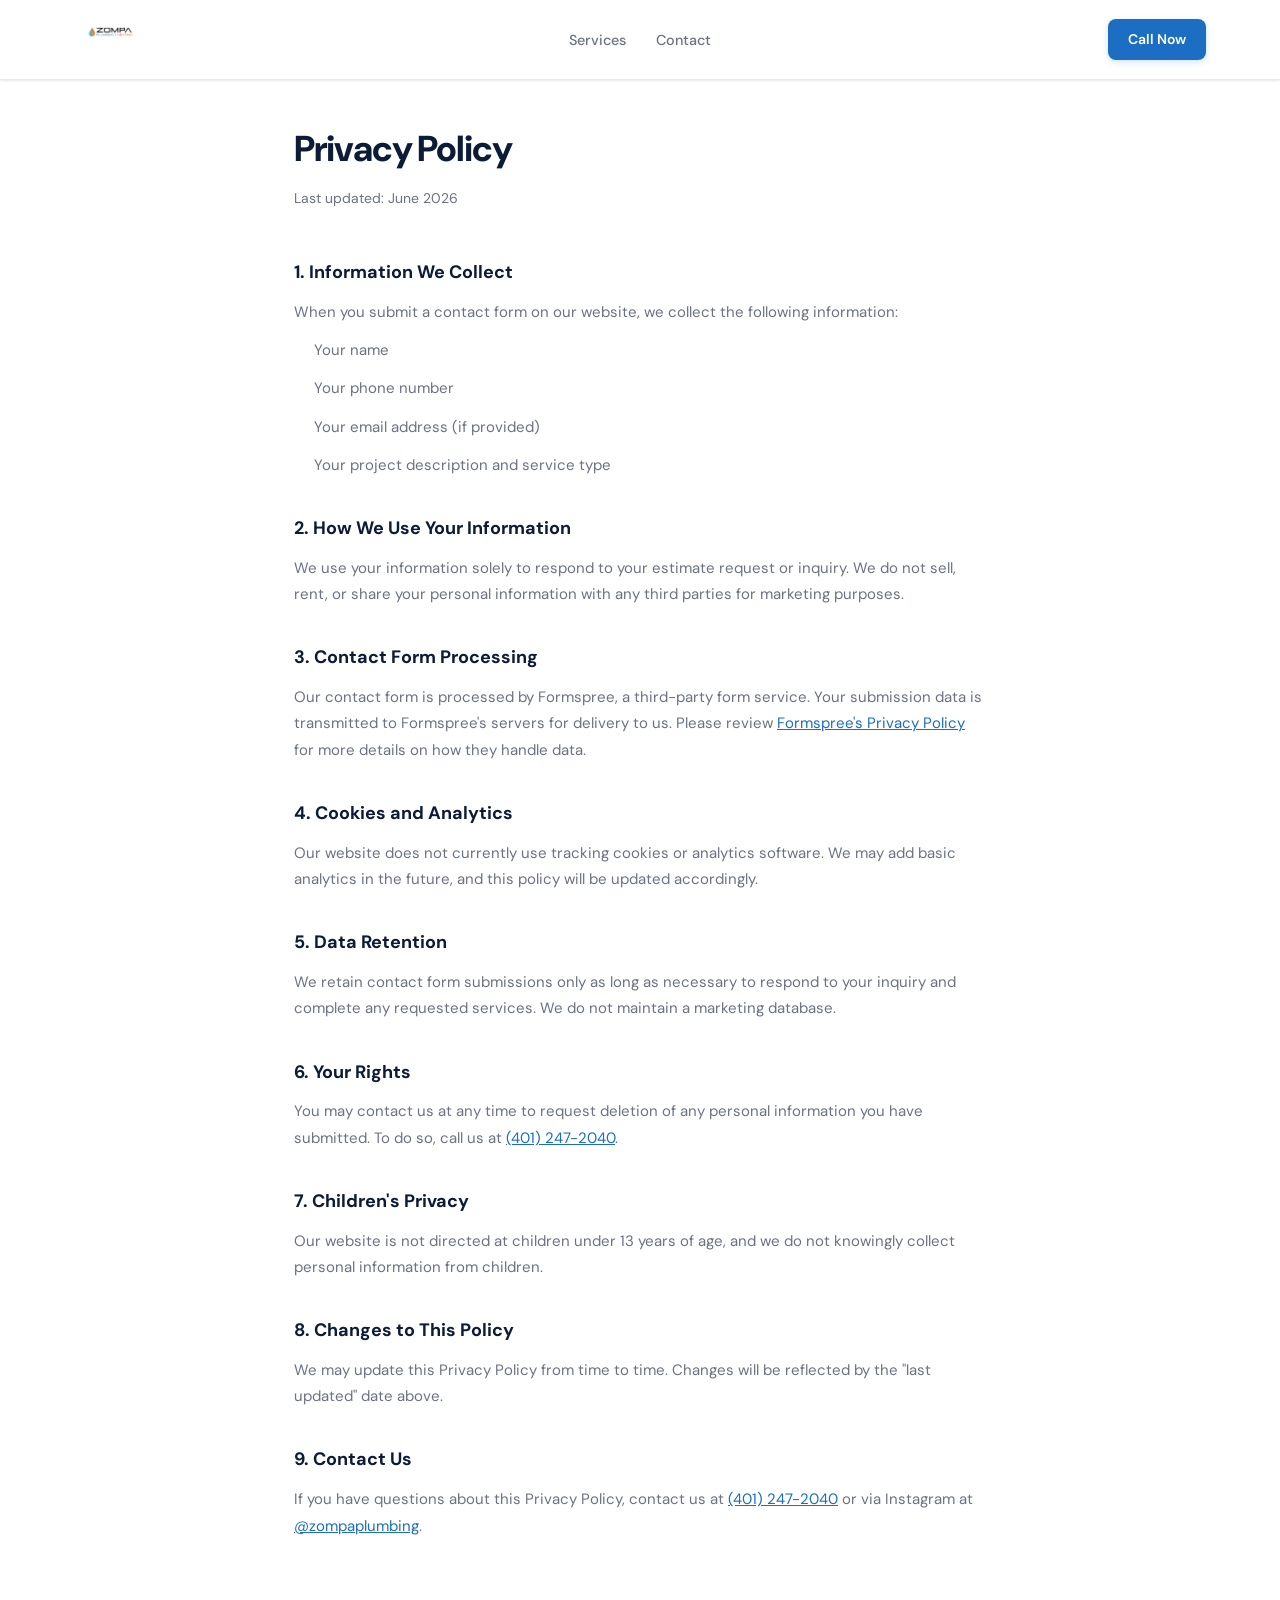
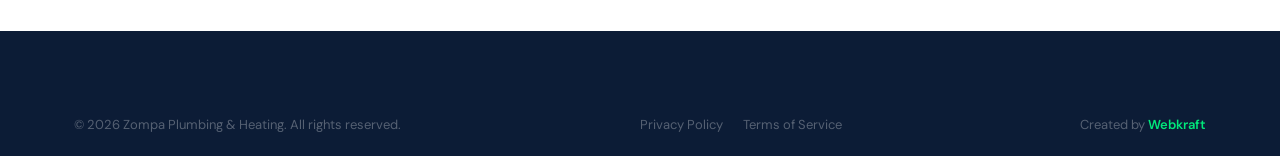
==== privacy.html @ f8b0a9cd "Initial commit: Zompa Plumbing & Heating website Light theme with blue/red logo colors, SMS contact " ====
<!DOCTYPE html>
<html lang="en">
<head>
  <meta charset="UTF-8" />
  <meta name="viewport" content="width=device-width, initial-scale=1.0" />
  <title>Privacy Policy | Zompa Plumbing & Heating</title>
  <meta name="robots" content="noindex, follow" />
  <link rel="preconnect" href="https://fonts.googleapis.com" />
  <link rel="preconnect" href="https://fonts.gstatic.com" crossorigin />
  <link href="https://fonts.googleapis.com/css2?family=DM+Sans:wght@400;500;600;700;800&display=swap" rel="stylesheet" />
  <link rel="stylesheet" href="styles.css" />
  <style>
    .legal-page { padding: 120px 0 80px; max-width: 740px; margin: 0 auto; padding-left: 24px; padding-right: 24px; }
    .legal-page h1 { font-size: 2.25rem; font-weight: 800; letter-spacing: -0.03em; margin-bottom: 8px; }
    .legal-page .updated { font-size: 0.875rem; color: var(--text-muted); margin-bottom: 48px; }
    .legal-page h2 { font-size: 1.125rem; font-weight: 700; margin: 36px 0 12px; color: var(--text); }
    .legal-page p, .legal-page li { font-size: 0.9375rem; color: var(--text-muted); line-height: 1.75; margin-bottom: 12px; }
    .legal-page ul { padding-left: 1.25rem; margin-bottom: 12px; }
    .legal-page a { color: var(--blue); text-decoration: underline; }
  </style>
</head>
<body>
  <nav class="nav scrolled" aria-label="Main navigation">
    <div class="nav-inner">
      <a href="index.html" class="nav-logo">
        <img src="images/logo.png" alt="Zompa Plumbing & Heating" />
      </a>
      <ul class="nav-links" role="list">
        <li><a href="index.html#services">Services</a></li>
        <li><a href="index.html#contact">Contact</a></li>
      </ul>
      <div class="nav-right">
        <a href="tel:4012472040" class="nav-cta">Call Now</a>
      </div>
    </div>
  </nav>

  <main class="legal-page">
    <h1>Privacy Policy</h1>
    <p class="updated">Last updated: June 2026</p>

    <h2>1. Information We Collect</h2>
    <p>When you submit a contact form on our website, we collect the following information:</p>
    <ul>
      <li>Your name</li>
      <li>Your phone number</li>
      <li>Your email address (if provided)</li>
      <li>Your project description and service type</li>
    </ul>

    <h2>2. How We Use Your Information</h2>
    <p>We use your information solely to respond to your estimate request or inquiry. We do not sell, rent, or share your personal information with any third parties for marketing purposes.</p>

    <h2>3. Contact Form Processing</h2>
    <p>Our contact form is processed by Formspree, a third-party form service. Your submission data is transmitted to Formspree's servers for delivery to us. Please review <a href="https://formspree.io/legal/privacy-policy" target="_blank" rel="noopener noreferrer">Formspree's Privacy Policy</a> for more details on how they handle data.</p>

    <h2>4. Cookies and Analytics</h2>
    <p>Our website does not currently use tracking cookies or analytics software. We may add basic analytics in the future, and this policy will be updated accordingly.</p>

    <h2>5. Data Retention</h2>
    <p>We retain contact form submissions only as long as necessary to respond to your inquiry and complete any requested services. We do not maintain a marketing database.</p>

    <h2>6. Your Rights</h2>
    <p>You may contact us at any time to request deletion of any personal information you have submitted. To do so, call us at <a href="tel:4012472040">(401) 247-2040</a>.</p>

    <h2>7. Children's Privacy</h2>
    <p>Our website is not directed at children under 13 years of age, and we do not knowingly collect personal information from children.</p>

    <h2>8. Changes to This Policy</h2>
    <p>We may update this Privacy Policy from time to time. Changes will be reflected by the "last updated" date above.</p>

    <h2>9. Contact Us</h2>
    <p>If you have questions about this Privacy Policy, contact us at <a href="tel:4012472040">(401) 247-2040</a> or via Instagram at <a href="https://instagram.com/zompaplumbing" target="_blank" rel="noopener noreferrer">@zompaplumbing</a>.</p>
  </main>

  <footer class="footer" style="margin-top:0;" aria-label="Site footer">
    <div class="container">
      <div class="footer-bottom">
        <p>&copy; <span id="year2"></span> Zompa Plumbing &amp; Heating. All rights reserved.</p>
        <div class="footer-bottom-links">
          <a href="privacy.html">Privacy Policy</a>
          <a href="terms.html">Terms of Service</a>
        </div>
        <div class="footer-webkraft">Created by <span>Webkraft</span></div>
      </div>
    </div>
  </footer>
  <script>document.getElementById('year2').textContent = new Date().getFullYear();</script>
</body>
</html>
---- styles.css ----
/* =============================================
   ZOMPA PLUMBING & HEATING — Light Theme
   ============================================= */

/* === TOKENS === */
:root {
  --bg: #ffffff;
  --bg-section: #f0f6ff;
  --bg-card: #ffffff;
  --bg-elevated: #f4f8fe;

  --blue: #1b6ec2;
  --blue-mid: #2480d4;
  --blue-light: #e8f2fd;
  --blue-glow: rgba(27, 110, 194, 0.12);

  --red: #dc3726;
  --red-light: #fff0ee;
  --red-glow: rgba(220, 55, 38, 0.12);

  --navy: #0c1c36;
  --navy-mid: #1a3256;

  --text: #0c1c36;
  --text-body: #374151;
  --text-muted: #6b7280;
  --text-light: #9ca3af;

  --border: #e0eaf5;
  --border-dark: #c7d8ed;

  --nav-height: 80px;
  --radius: 10px;
  --radius-lg: 16px;
  --shadow-sm: 0 1px 3px rgba(0,0,0,0.06), 0 1px 2px rgba(0,0,0,0.04);
  --shadow-md: 0 4px 16px rgba(0,0,0,0.08), 0 2px 6px rgba(0,0,0,0.04);
  --shadow-lg: 0 8px 32px rgba(0,0,0,0.10), 0 4px 12px rgba(0,0,0,0.05);
}

/* === RESET === */
*, *::before, *::after { box-sizing: border-box; margin: 0; padding: 0; }
html, body { overflow-x: hidden; scroll-behavior: smooth; }
html { font-size: 16px; }
body {
  background: var(--bg);
  color: var(--text);
  font-family: 'DM Sans', -apple-system, BlinkMacSystemFont, 'Segoe UI', sans-serif;
  font-size: 1rem;
  line-height: 1.6;
  -webkit-font-smoothing: antialiased;
}
img { display: block; max-width: 100%; }
a { color: inherit; text-decoration: none; }
button { cursor: pointer; border: none; background: none; font-family: inherit; }
ul { list-style: none; }

/* === IAB BANNER === */
#iab-banner {
  display: none;
  position: fixed;
  top: 0; left: 0; right: 0;
  z-index: 9999;
  background: var(--blue);
  color: #fff;
  padding: 14px 48px 14px 20px;
  font-size: 0.875rem;
  line-height: 1.5;
}
#iab-banner strong { display: block; font-size: 0.9375rem; margin-bottom: 5px; }
#iab-banner ol { padding-left: 1.25rem; margin-top: 4px; }
#iab-banner li { margin-bottom: 2px; }
#iab-banner-close {
  position: absolute;
  top: 12px; right: 16px;
  background: rgba(255,255,255,0.2);
  border: none;
  color: #fff;
  font-size: 1rem;
  width: 28px; height: 28px;
  border-radius: 50%;
  display: flex; align-items: center; justify-content: center;
  cursor: pointer;
}

/* === UTILITY === */
.section { padding: 96px 0; }
.section-blue { background: var(--bg-section); }
.container { max-width: 1180px; margin: 0 auto; padding: 0 24px; }
.section-label {
  font-size: 0.8125rem;
  font-weight: 700;
  letter-spacing: 0.1em;
  text-transform: uppercase;
  color: var(--blue);
  display: block;
  margin-bottom: 12px;
}
.section-title {
  font-size: clamp(1.875rem, 4vw, 2.875rem);
  font-weight: 800;
  line-height: 1.15;
  letter-spacing: -0.03em;
  color: var(--navy);
}
.section-sub {
  font-size: 1.0625rem;
  color: var(--text-muted);
  max-width: 560px;
  margin-top: 14px;
  line-height: 1.7;
}

/* === BUTTONS === */
.btn {
  display: inline-flex;
  align-items: center;
  gap: 8px;
  padding: 13px 26px;
  border-radius: 8px;
  font-size: 0.9375rem;
  font-weight: 600;
  transition: all 0.2s ease;
  cursor: pointer;
  white-space: nowrap;
}
.btn-primary {
  background: var(--blue);
  color: #fff;
  box-shadow: 0 2px 8px rgba(27,110,194,0.25);
}
.btn-primary:hover {
  background: var(--navy-mid);
  transform: translateY(-1px);
  box-shadow: 0 6px 20px rgba(27,110,194,0.3);
}
.btn-outline {
  background: transparent;
  color: var(--navy);
  border: 1.5px solid var(--border-dark);
}
.btn-outline:hover {
  border-color: var(--blue);
  color: var(--blue);
  transform: translateY(-1px);
}
.btn-red {
  background: var(--red);
  color: #fff;
  box-shadow: 0 2px 8px rgba(220,55,38,0.25);
}
.btn-red:hover {
  background: #b72d1e;
  transform: translateY(-1px);
  box-shadow: 0 6px 20px rgba(220,55,38,0.3);
}

/* === NAV === */
.nav {
  position: fixed;
  top: 0; left: 0; right: 0;
  z-index: 100;
  height: var(--nav-height);
  background: rgba(255,255,255,0.96);
  backdrop-filter: blur(12px);
  -webkit-backdrop-filter: blur(12px);
  border-bottom: 1px solid transparent;
  transition: border-color 0.3s ease, box-shadow 0.3s ease;
}
.nav.scrolled {
  border-bottom-color: var(--border);
  box-shadow: var(--shadow-sm);
}
.nav-inner {
  max-width: 1180px;
  margin: 0 auto;
  padding: 0 24px;
  width: 100%;
  height: 100%;
  display: grid;
  grid-template-columns: 1fr auto 1fr;
  align-items: center;
}
.nav-logo img {
  height: 64px;
  width: auto;
  display: block;
}
.nav-links {
  display: flex;
  align-items: center;
  gap: 30px;
}
.nav-links a {
  font-size: 0.9rem;
  font-weight: 500;
  color: var(--text-muted);
  transition: color 0.2s;
}
.nav-links a:hover { color: var(--navy); }
.nav-right {
  display: flex;
  align-items: center;
  justify-content: flex-end;
  gap: 12px;
}
.nav-phone {
  display: flex;
  align-items: center;
  gap: 7px;
  font-size: 0.875rem;
  font-weight: 600;
  color: var(--text-muted);
  transition: color 0.2s;
}
.nav-phone:hover { color: var(--blue); }
.nav-cta {
  background: var(--blue);
  color: #fff;
  padding: 9px 20px;
  border-radius: 8px;
  font-size: 0.875rem;
  font-weight: 600;
  transition: all 0.2s;
  box-shadow: 0 2px 6px rgba(27,110,194,0.2);
}
.nav-cta:hover {
  background: var(--navy-mid);
  transform: translateY(-1px);
}
.hamburger {
  display: none;
  flex-direction: column;
  gap: 5px;
  cursor: pointer;
  padding: 4px;
}
.hamburger span {
  display: block;
  width: 22px;
  height: 2px;
  background: var(--navy);
  border-radius: 2px;
  transition: all 0.3s ease;
  transform-origin: center;
}
.hamburger.open span:nth-child(1) { transform: translate(0, 7px) rotate(45deg); }
.hamburger.open span:nth-child(2) { opacity: 0; }
.hamburger.open span:nth-child(3) { transform: translate(0, -7px) rotate(-45deg); }

.mobile-menu {
  display: none;
  position: fixed;
  top: var(--nav-height);
  left: 0; right: 0;
  background: #fff;
  border-bottom: 1px solid var(--border);
  box-shadow: var(--shadow-md);
  z-index: 99;
  padding: 16px 24px 24px;
  flex-direction: column;
  gap: 2px;
}
.mobile-menu.open { display: flex; }
.mobile-menu a {
  padding: 12px 0;
  font-size: 1rem;
  font-weight: 500;
  color: var(--text-muted);
  border-bottom: 1px solid var(--border);
  transition: color 0.2s;
}
.mobile-menu a:hover { color: var(--navy); }
.mobile-menu-phone {
  padding: 16px 0 4px;
  font-size: 1.125rem;
  font-weight: 700;
  color: var(--blue) !important;
  border-bottom: none !important;
}
.mobile-menu-cta {
  margin-top: 12px;
  background: var(--blue);
  color: #fff !important;
  border: none !important;
  border-radius: 8px;
  text-align: center;
  padding: 14px 0 !important;
  font-weight: 600 !important;
}

/* Mobile phone centered in nav */
.nav-mobile-phone {
  display: none;
  position: absolute;
  left: 50%;
  transform: translateX(-50%);
  font-size: 0.875rem;
  font-weight: 700;
  color: var(--blue);
}

/* === HERO === */
.hero {
  min-height: 100vh;
  display: flex;
  align-items: center;
  background: linear-gradient(135deg, #f0f6ff 0%, #ffffff 60%);
  padding-top: var(--nav-height);
  position: relative;
  overflow: hidden;
}
.hero::before {
  content: '';
  position: absolute;
  top: -120px; right: -80px;
  width: 600px; height: 600px;
  background: radial-gradient(circle, rgba(27,110,194,0.07) 0%, transparent 70%);
  pointer-events: none;
}
.hero::after {
  content: '';
  position: absolute;
  bottom: -80px; left: -60px;
  width: 400px; height: 400px;
  background: radial-gradient(circle, rgba(220,55,38,0.05) 0%, transparent 70%);
  pointer-events: none;
}
.hero-inner {
  max-width: 1180px;
  margin: 0 auto;
  padding: 60px 24px 80px;
  display: grid;
  grid-template-columns: 1fr 1fr;
  gap: 72px;
  align-items: center;
  position: relative;
  z-index: 2;
}
.hero-badge {
  display: inline-flex;
  align-items: center;
  gap: 8px;
  background: var(--blue-light);
  border: 1.5px solid rgba(27,110,194,0.2);
  border-radius: 8px;
  padding: 8px 16px;
  font-size: 0.8125rem;
  font-weight: 700;
  color: var(--blue);
  letter-spacing: 0.02em;
  margin-bottom: 24px;
}
.hero-title {
  font-size: clamp(2.25rem, 5vw, 3.75rem);
  font-weight: 800;
  line-height: 1.1;
  letter-spacing: -0.035em;
  color: var(--navy);
  margin-bottom: 20px;
}
.hero-title .blue { color: var(--blue); }
.hero-title .red { color: var(--red); }
.hero-sub {
  font-size: 1.0625rem;
  color: var(--text-muted);
  line-height: 1.7;
  margin-bottom: 36px;
  max-width: 480px;
}
.hero-actions {
  display: flex;
  align-items: center;
  gap: 12px;
  flex-wrap: wrap;
  margin-bottom: 44px;
}
.hero-trust {
  display: flex;
  flex-wrap: wrap;
  gap: 16px;
}
.hero-trust-pill {
  display: flex;
  align-items: center;
  gap: 7px;
  font-size: 0.8125rem;
  font-weight: 600;
  color: var(--text-muted);
  background: #fff;
  border: 1px solid var(--border);
  border-radius: 100px;
  padding: 6px 14px;
  box-shadow: var(--shadow-sm);
}
.hero-trust-pill svg { color: var(--blue); }

/* Hero image side */
.hero-visual {
  position: relative;
}
.hero-img-card {
  border-radius: 20px;
  overflow: hidden;
  box-shadow: var(--shadow-lg);
  position: relative;
}
.hero-img-card img {
  width: 100%;
  height: 520px;
  object-fit: cover;
  object-position: center top;
  display: block;
}
.hero-img-badge {
  position: absolute;
  bottom: 20px;
  left: 20px;
  background: rgba(255,255,255,0.95);
  backdrop-filter: blur(8px);
  border-radius: 12px;
  padding: 14px 18px;
  display: flex;
  align-items: center;
  gap: 12px;
  box-shadow: var(--shadow-md);
}
.hero-img-badge-icon {
  width: 40px; height: 40px;
  background: var(--blue-light);
  border-radius: 10px;
  display: flex; align-items: center; justify-content: center;
  color: var(--blue);
}
.hero-img-badge strong {
  display: block;
  font-size: 0.9375rem;
  font-weight: 700;
  color: var(--navy);
}
.hero-img-badge span {
  font-size: 0.8125rem;
  color: var(--text-muted);
}
.hero-float-stat {
  position: absolute;
  top: 24px;
  right: -20px;
  background: #fff;
  border-radius: 12px;
  padding: 14px 18px;
  box-shadow: var(--shadow-md);
  text-align: center;
  border: 1px solid var(--border);
}
.hero-float-stat-num {
  font-size: 1.625rem;
  font-weight: 800;
  color: var(--red);
  letter-spacing: -0.03em;
  line-height: 1;
}
.hero-float-stat-label {
  font-size: 0.75rem;
  color: var(--text-muted);
  font-weight: 500;
  margin-top: 3px;
}

/* === TRUST BAR === */
.trust-bar {
  background: var(--navy);
  padding: 0;
}
.trust-bar-inner {
  max-width: 1180px;
  margin: 0 auto;
  padding: 0 24px;
  display: grid;
  grid-template-columns: repeat(4, 1fr);
}
.trust-item {
  display: flex;
  align-items: center;
  gap: 14px;
  padding: 24px 20px;
  border-right: 1px solid rgba(255,255,255,0.08);
}
.trust-item:first-child { padding-left: 0; }
.trust-item:last-child { border-right: none; }
.trust-icon {
  width: 42px; height: 42px;
  background: rgba(255,255,255,0.08);
  border-radius: 10px;
  display: flex; align-items: center; justify-content: center;
  color: #60a5fa;
  flex-shrink: 0;
}
.trust-text strong {
  display: block;
  font-size: 0.9375rem;
  font-weight: 700;
  color: #fff;
  line-height: 1.2;
}
.trust-text span {
  font-size: 0.8rem;
  color: rgba(255,255,255,0.55);
}

/* === SERVICES === */
.services-grid {
  display: grid;
  grid-template-columns: 1fr 1fr;
  gap: 24px;
  margin-top: 56px;
}
.service-card {
  background: var(--bg-card);
  border: 1.5px solid var(--border);
  border-radius: var(--radius-lg);
  padding: 36px;
  box-shadow: var(--shadow-sm);
  transition: border-color 0.25s, box-shadow 0.25s, transform 0.25s;
}
.service-card:hover {
  border-color: var(--blue);
  box-shadow: var(--shadow-md), 0 0 0 1px rgba(27,110,194,0.08);
  transform: translateY(-2px);
}
.service-card.heating-card:hover {
  border-color: var(--red);
  box-shadow: var(--shadow-md), 0 0 0 1px rgba(220,55,38,0.08);
}
.service-card-icon {
  width: 52px; height: 52px;
  background: var(--blue-light);
  border-radius: 12px;
  display: flex; align-items: center; justify-content: center;
  color: var(--blue);
  margin-bottom: 20px;
}
.heating-card .service-card-icon {
  background: var(--red-light);
  color: var(--red);
}
.service-card h3 {
  font-size: 1.375rem;
  font-weight: 800;
  letter-spacing: -0.02em;
  color: var(--navy);
  margin-bottom: 8px;
}
.service-card-desc {
  font-size: 0.9375rem;
  color: var(--text-muted);
  margin-bottom: 24px;
  line-height: 1.65;
}
.service-list {
  display: flex;
  flex-direction: column;
  gap: 10px;
}
.service-list li {
  display: flex;
  align-items: flex-start;
  gap: 10px;
  font-size: 0.9375rem;
  color: var(--text-body);
}
.service-list li svg { color: var(--blue); flex-shrink: 0; margin-top: 3px; }
.heating-card .service-list li svg { color: var(--red); }
.service-emergency {
  margin-top: 24px;
  padding-top: 20px;
  border-top: 1px solid var(--border);
  display: flex;
  align-items: center;
  gap: 8px;
  font-size: 0.875rem;
  font-weight: 700;
  color: var(--red);
}

/* === ABOUT === */
.about-grid {
  display: grid;
  grid-template-columns: 1fr 1fr;
  gap: 80px;
  align-items: center;
}
.about-text { padding-top: 8px; }
.about-text h2 {
  font-size: clamp(1.875rem, 3.5vw, 2.75rem);
  font-weight: 800;
  letter-spacing: -0.03em;
  line-height: 1.15;
  color: var(--navy);
  margin-bottom: 20px;
}
.about-text h2 em {
  font-style: normal;
  color: var(--blue);
}
.about-text p {
  font-size: 1rem;
  color: var(--text-muted);
  line-height: 1.75;
  margin-bottom: 14px;
}
.about-stats {
  display: grid;
  grid-template-columns: 1fr 1fr;
  gap: 16px;
  margin-top: 36px;
}
.stat-card {
  background: var(--bg-elevated);
  border: 1px solid var(--border);
  border-radius: var(--radius);
  padding: 20px;
}
.stat-num {
  font-size: 2rem;
  font-weight: 800;
  letter-spacing: -0.03em;
  color: var(--blue);
  line-height: 1;
  margin-bottom: 4px;
}
.stat-card.red-stat .stat-num { color: var(--red); }
.stat-label {
  font-size: 0.8125rem;
  color: var(--text-muted);
  font-weight: 500;
}
.about-image {
  position: relative;
  border-radius: var(--radius-lg);
  overflow: visible;
}
.about-image-main {
  border-radius: var(--radius-lg);
  overflow: hidden;
  box-shadow: var(--shadow-lg);
}
.about-image-main img {
  width: 100%;
  height: 520px;
  object-fit: cover;
  object-position: center;
  display: block;
}
.about-image-badge {
  position: absolute;
  bottom: -20px;
  right: -20px;
  background: #fff;
  border: 1px solid var(--border);
  border-radius: 12px;
  padding: 16px 20px;
  display: flex;
  align-items: center;
  gap: 12px;
  box-shadow: var(--shadow-md);
}
.about-image-badge svg { color: var(--blue); }
.about-image-badge strong {
  display: block;
  font-size: 0.9375rem;
  font-weight: 700;
  color: var(--navy);
}
.about-image-badge span { font-size: 0.8rem; color: var(--text-muted); }

/* === GALLERY === */
.gallery-filters {
  display: flex;
  align-items: center;
  gap: 8px;
  margin-top: 40px;
  flex-wrap: wrap;
}
.filter-btn {
  padding: 8px 18px;
  border-radius: 100px;
  font-size: 0.875rem;
  font-weight: 600;
  color: var(--text-muted);
  background: var(--bg-elevated);
  border: 1.5px solid var(--border);
  transition: all 0.2s;
  cursor: pointer;
}
.filter-btn.active, .filter-btn:hover {
  background: var(--blue);
  color: #fff;
  border-color: var(--blue);
}
.gallery-grid {
  display: grid;
  grid-template-columns: repeat(4, 1fr);
  gap: 14px;
  margin-top: 24px;
}
.gallery-item {
  position: relative;
  border-radius: var(--radius);
  overflow: hidden;
  cursor: pointer;
  aspect-ratio: 4/3;
  background: var(--bg-elevated);
  box-shadow: var(--shadow-sm);
}
.gallery-item img {
  width: 100%;
  height: 100%;
  object-fit: cover;
  transition: transform 0.4s ease;
}
.gallery-item:hover img { transform: scale(1.06); }
.gallery-item-overlay {
  position: absolute;
  inset: 0;
  background: linear-gradient(to top, rgba(12,28,54,0.75) 0%, transparent 50%);
  opacity: 0;
  transition: opacity 0.3s;
  display: flex;
  align-items: flex-end;
  padding: 14px;
}
.gallery-item:hover .gallery-item-overlay { opacity: 1; }
.gallery-item-label { font-size: 0.8125rem; font-weight: 600; color: #fff; }
.gallery-item-cat {
  display: inline-block;
  background: var(--blue);
  color: #fff;
  font-size: 0.6875rem;
  font-weight: 700;
  letter-spacing: 0.06em;
  text-transform: uppercase;
  padding: 3px 8px;
  border-radius: 4px;
  margin-bottom: 5px;
}
.gallery-item-cat.cat-heating { background: var(--red); }
.gallery-item-cat.cat-commercial { background: var(--navy-mid); }

/* === LIGHTBOX === */
.lightbox {
  display: none;
  position: fixed;
  inset: 0;
  z-index: 200;
  background: rgba(0,0,0,0.9);
  align-items: center;
  justify-content: center;
}
.lightbox.open { display: flex; }
.lightbox-content {
  position: relative;
  max-width: 90vw;
  max-height: 90vh;
}
.lightbox-content img {
  max-width: 90vw;
  max-height: 85vh;
  width: auto;
  height: auto;
  display: block;
  border-radius: 8px;
}
.lb-close {
  position: absolute;
  top: -44px; right: 0;
  background: rgba(255,255,255,0.15);
  border: 1px solid rgba(255,255,255,0.25);
  color: #fff;
  width: 36px; height: 36px;
  border-radius: 50%;
  display: flex; align-items: center; justify-content: center;
  cursor: pointer;
  font-size: 1rem;
  transition: background 0.2s;
}
.lb-close:hover { background: rgba(255,255,255,0.25); }
.lb-nav {
  position: absolute;
  top: 50%; transform: translateY(-50%);
  background: rgba(255,255,255,0.15);
  border: 1px solid rgba(255,255,255,0.25);
  color: #fff;
  width: 44px; height: 44px;
  border-radius: 50%;
  display: flex; align-items: center; justify-content: center;
  cursor: pointer;
  transition: background 0.2s;
}
.lb-nav:hover { background: rgba(255,255,255,0.25); }
.lb-prev { left: -60px; }
.lb-next { right: -60px; }
.lb-caption {
  text-align: center;
  margin-top: 14px;
  font-size: 0.875rem;
  color: rgba(255,255,255,0.55);
}

/* === SERVICE AREA === */
.area-grid {
  display: grid;
  grid-template-columns: 1fr 1fr;
  gap: 24px;
  margin-top: 56px;
}
.area-card {
  background: var(--bg-card);
  border: 1.5px solid var(--border);
  border-radius: var(--radius-lg);
  padding: 36px;
  box-shadow: var(--shadow-sm);
}
.area-card-header {
  display: flex;
  align-items: center;
  gap: 14px;
  margin-bottom: 20px;
}
.area-card-icon {
  width: 48px; height: 48px;
  background: var(--blue-light);
  border-radius: 10px;
  display: flex; align-items: center; justify-content: center;
  color: var(--blue);
}
.area-card h3 {
  font-size: 1.25rem;
  font-weight: 800;
  color: var(--navy);
}
.area-card p {
  font-size: 0.9375rem;
  color: var(--text-muted);
  line-height: 1.7;
  margin-bottom: 16px;
}
.area-license {
  display: inline-flex;
  align-items: center;
  gap: 8px;
  background: var(--blue-light);
  color: var(--blue);
  font-size: 0.8125rem;
  font-weight: 700;
  padding: 8px 14px;
  border-radius: 8px;
  margin-top: 4px;
}

/* === FAQ === */
.faq-list {
  max-width: 760px;
  margin: 56px auto 0;
}
.faq-item {
  border: 1.5px solid var(--border);
  border-radius: var(--radius);
  margin-bottom: 10px;
  background: var(--bg-card);
  overflow: hidden;
  box-shadow: var(--shadow-sm);
}
.faq-q {
  width: 100%;
  display: flex;
  justify-content: space-between;
  align-items: center;
  padding: 20px 22px;
  text-align: left;
  font-size: 1rem;
  font-weight: 600;
  color: var(--navy);
  cursor: pointer;
  gap: 16px;
  transition: color 0.2s;
  background: none;
  border: none;
  font-family: inherit;
}
.faq-q:hover { color: var(--blue); }
.faq-icon { color: var(--blue); flex-shrink: 0; transition: transform 0.3s ease; }
.faq-item.open .faq-icon { transform: rotate(45deg); }
.faq-a { max-height: 0; overflow: hidden; transition: max-height 0.3s ease; }
.faq-item.open .faq-a { max-height: 300px; }
.faq-a-inner {
  padding: 0 22px 20px;
  font-size: 0.9375rem;
  color: var(--text-muted);
  line-height: 1.7;
  border-top: 1px solid var(--border);
  padding-top: 16px;
}

/* === CONTACT === */
.contact-grid {
  display: grid;
  grid-template-columns: 1fr 1.4fr;
  gap: 64px;
  margin-top: 56px;
  align-items: start;
}
.contact-info-list {
  display: flex;
  flex-direction: column;
  gap: 20px;
}
.contact-info-item {
  display: flex;
  align-items: flex-start;
  gap: 14px;
}
.contact-info-icon {
  width: 44px; height: 44px;
  background: var(--blue-light);
  border-radius: 10px;
  display: flex; align-items: center; justify-content: center;
  color: var(--blue);
  flex-shrink: 0;
}
.contact-info-text strong {
  display: block;
  font-size: 0.875rem;
  font-weight: 700;
  color: var(--navy);
  margin-bottom: 2px;
}
.contact-info-text span { font-size: 0.9375rem; color: var(--text-muted); }
.contact-info-text a { color: var(--text-muted); transition: color 0.2s; }
.contact-info-text a:hover { color: var(--blue); }

.contact-emergency {
  margin-top: 32px;
  background: #fff0ee;
  border: 1.5px solid rgba(220,55,38,0.2);
  border-radius: var(--radius);
  padding: 22px;
}
.contact-emergency-title {
  display: flex;
  align-items: center;
  gap: 8px;
  font-size: 1rem;
  font-weight: 800;
  color: var(--red);
  margin-bottom: 6px;
}
.contact-emergency p {
  font-size: 0.875rem;
  color: var(--text-muted);
  margin-bottom: 14px;
}
.contact-emergency .btn { width: 100%; justify-content: center; }

/* FORM */
.contact-form {
  background: var(--bg-card);
  border: 1.5px solid var(--border);
  border-radius: var(--radius-lg);
  padding: 36px;
  box-shadow: var(--shadow-md);
}
.contact-form h3 {
  font-size: 1.25rem;
  font-weight: 800;
  color: var(--navy);
  margin-bottom: 24px;
}
.form-row { display: grid; grid-template-columns: 1fr 1fr; gap: 14px; }
.form-group { display: flex; flex-direction: column; gap: 7px; margin-bottom: 14px; }
.form-group label {
  font-size: 0.8125rem;
  font-weight: 700;
  color: var(--navy);
  letter-spacing: 0.02em;
}
.form-group input, .form-group textarea {
  background: var(--bg-elevated);
  border: 1.5px solid var(--border);
  border-radius: 8px;
  padding: 12px 16px;
  font-size: 0.9375rem;
  color: var(--navy);
  font-family: inherit;
  transition: border-color 0.2s, box-shadow 0.2s;
  outline: none;
  width: 100%;
}
.form-group input:focus, .form-group textarea:focus {
  border-color: var(--blue);
  box-shadow: 0 0 0 3px rgba(27,110,194,0.1);
  background: #fff;
}
.form-group textarea { resize: vertical; min-height: 110px; }
.form-group input::placeholder, .form-group textarea::placeholder { color: var(--text-light); }

/* Custom Select */
.custom-select { position: relative; }
.custom-select-trigger {
  background: var(--bg-elevated);
  border: 1.5px solid var(--border);
  border-radius: 8px;
  padding: 12px 16px;
  font-size: 0.9375rem;
  color: var(--navy);
  cursor: pointer;
  display: flex;
  justify-content: space-between;
  align-items: center;
  transition: border-color 0.2s, box-shadow 0.2s;
  user-select: none;
}
.custom-select-trigger span { color: var(--text-light); }
.custom-select-trigger span.selected-value { color: var(--navy); }
.custom-select-trigger:hover, .custom-select.open .custom-select-trigger {
  border-color: var(--blue);
  box-shadow: 0 0 0 3px rgba(27,110,194,0.1);
}
.custom-select-trigger svg { color: var(--text-muted); transition: transform 0.2s; }
.custom-select.open .custom-select-trigger svg { transform: rotate(180deg); }
.custom-select-dropdown {
  display: none;
  position: absolute;
  top: calc(100% + 4px);
  left: 0; right: 0;
  background: #fff;
  border: 1.5px solid var(--border);
  border-radius: 8px;
  overflow: hidden;
  z-index: 50;
  box-shadow: var(--shadow-lg);
}
.custom-select.open .custom-select-dropdown { display: block; }
.custom-select-option {
  padding: 11px 16px;
  font-size: 0.9375rem;
  color: var(--text-body);
  cursor: pointer;
  transition: background 0.15s, color 0.15s;
}
.custom-select-option:hover { background: var(--blue-light); color: var(--blue); }
.custom-select-option.selected { color: var(--blue); font-weight: 600; background: var(--blue-light); }

.form-submit { width: 100%; justify-content: center; padding: 15px; font-size: 1rem; margin-top: 4px; }
.form-note { text-align: center; font-size: 0.8125rem; color: var(--text-light); margin-top: 10px; }
.form-success {
  display: none;
  background: #f0fdf4;
  border: 1.5px solid rgba(34,197,94,0.3);
  border-radius: 8px;
  padding: 16px;
  text-align: center;
  color: #16a34a;
  font-weight: 600;
  margin-top: 16px;
}

/* === FOOTER === */
.footer {
  background: var(--navy);
  padding: 64px 0 0;
}
.footer-grid {
  display: grid;
  grid-template-columns: 1.5fr 1fr 1fr 1fr;
  gap: 48px;
  padding-bottom: 48px;
  border-bottom: 1px solid rgba(255,255,255,0.08);
}
.footer-brand-logo { height: 40px; width: auto; margin-bottom: 14px; filter: brightness(0) invert(1); }
.footer-brand p {
  font-size: 0.9rem;
  color: rgba(255,255,255,0.5);
  line-height: 1.7;
  max-width: 280px;
}
.footer-social {
  display: flex;
  gap: 10px;
  margin-top: 20px;
}
.footer-social a {
  width: 36px; height: 36px;
  background: rgba(255,255,255,0.07);
  border: 1px solid rgba(255,255,255,0.1);
  border-radius: 8px;
  display: flex; align-items: center; justify-content: center;
  color: rgba(255,255,255,0.5);
  transition: all 0.2s;
}
.footer-social a:hover { background: var(--blue); border-color: var(--blue); color: #fff; }
.footer-col h4 {
  font-size: 0.8125rem;
  font-weight: 700;
  letter-spacing: 0.08em;
  text-transform: uppercase;
  color: rgba(255,255,255,0.4);
  margin-bottom: 16px;
}
.footer-col ul li { margin-bottom: 10px; }
.footer-col ul li a {
  font-size: 0.9rem;
  color: rgba(255,255,255,0.5);
  transition: color 0.2s;
}
.footer-col ul li a:hover { color: #fff; }
.footer-bottom {
  padding: 20px 0;
  display: flex;
  justify-content: space-between;
  align-items: center;
  flex-wrap: wrap;
  gap: 12px;
}
.footer-bottom p { font-size: 0.8125rem; color: rgba(255,255,255,0.3); }
.footer-bottom-links { display: flex; gap: 20px; }
.footer-bottom-links a { font-size: 0.8125rem; color: rgba(255,255,255,0.3); transition: color 0.2s; }
.footer-bottom-links a:hover { color: rgba(255,255,255,0.6); }
.footer-webkraft { font-size: 0.8125rem; color: rgba(255,255,255,0.3); }
.footer-webkraft span { color: #00e87a; font-weight: 600; }

/* === SCROLL REVEAL === */
.reveal { opacity: 0; transform: translateY(24px); transition: opacity 0.6s ease, transform 0.6s ease; }
.reveal.visible { opacity: 1; transform: translateY(0); }
.reveal-delay-1 { transition-delay: 0.1s; }
.reveal-delay-2 { transition-delay: 0.2s; }
.reveal-delay-3 { transition-delay: 0.3s; }
.reveal-delay-4 { transition-delay: 0.4s; }

/* === RESPONSIVE === */
@media (max-width: 1100px) {
  .hero-float-stat { right: 0; }
  .footer-grid { grid-template-columns: 1fr 1fr; gap: 32px; }
}

@media (max-width: 1024px) {
  .nav-links { gap: 22px; }
  .nav-phone { display: none; }
  .hero-inner { grid-template-columns: 1fr; gap: 48px; }
  .hero-visual { max-width: 560px; margin: 0 auto; }
  .hero-float-stat { top: 16px; right: 16px; }
  .trust-bar-inner { grid-template-columns: repeat(2, 1fr); }
  .trust-item:nth-child(2) { border-right: none; }
  .trust-item:nth-child(3) { border-right: 1px solid rgba(255,255,255,0.08); border-top: 1px solid rgba(255,255,255,0.08); }
  .trust-item:nth-child(4) { border-right: none; border-top: 1px solid rgba(255,255,255,0.08); }
  .about-grid { grid-template-columns: 1fr; gap: 48px; }
  .about-image-badge { bottom: 16px; right: 16px; }
  .about-image-main img { height: 380px; }
}

@media (max-width: 768px) {
  :root { --nav-height: 64px; }
  .section { padding: 72px 0; }
  .nav-links { display: none; }
  .nav-cta { display: none; }
  .hamburger { display: flex; }
  .nav-mobile-phone { display: block; }
  .nav-inner { grid-template-columns: auto 1fr auto; }
  .services-grid { grid-template-columns: 1fr; }
  .gallery-grid { grid-template-columns: repeat(2, 1fr); }
  .area-grid { grid-template-columns: 1fr; }
  .contact-grid { grid-template-columns: 1fr; gap: 40px; }
  .form-row { grid-template-columns: 1fr; }
  .footer-grid { grid-template-columns: 1fr; gap: 28px; }
  .footer-bottom { flex-direction: column; align-items: flex-start; gap: 8px; }
  .hero-actions { flex-direction: column; align-items: flex-start; }
  .trust-bar-inner { grid-template-columns: 1fr 1fr; }
  .lb-prev { left: -44px; }
  .lb-next { right: -44px; }
}

@media (max-width: 480px) {
  .gallery-grid { grid-template-columns: 1fr 1fr; gap: 8px; }
  .trust-bar-inner { grid-template-columns: 1fr; }
  .trust-item { border-right: none !important; border-top: 1px solid rgba(255,255,255,0.08); }
  .trust-item:first-child { border-top: none; }
  .hero-float-stat { display: none; }
  .hero-trust { gap: 8px; }
}

@media (prefers-reduced-motion: reduce) {
  .reveal { transition: none; opacity: 1; transform: none; }
  * { animation-duration: 0.01ms !important; transition-duration: 0.01ms !important; }
}
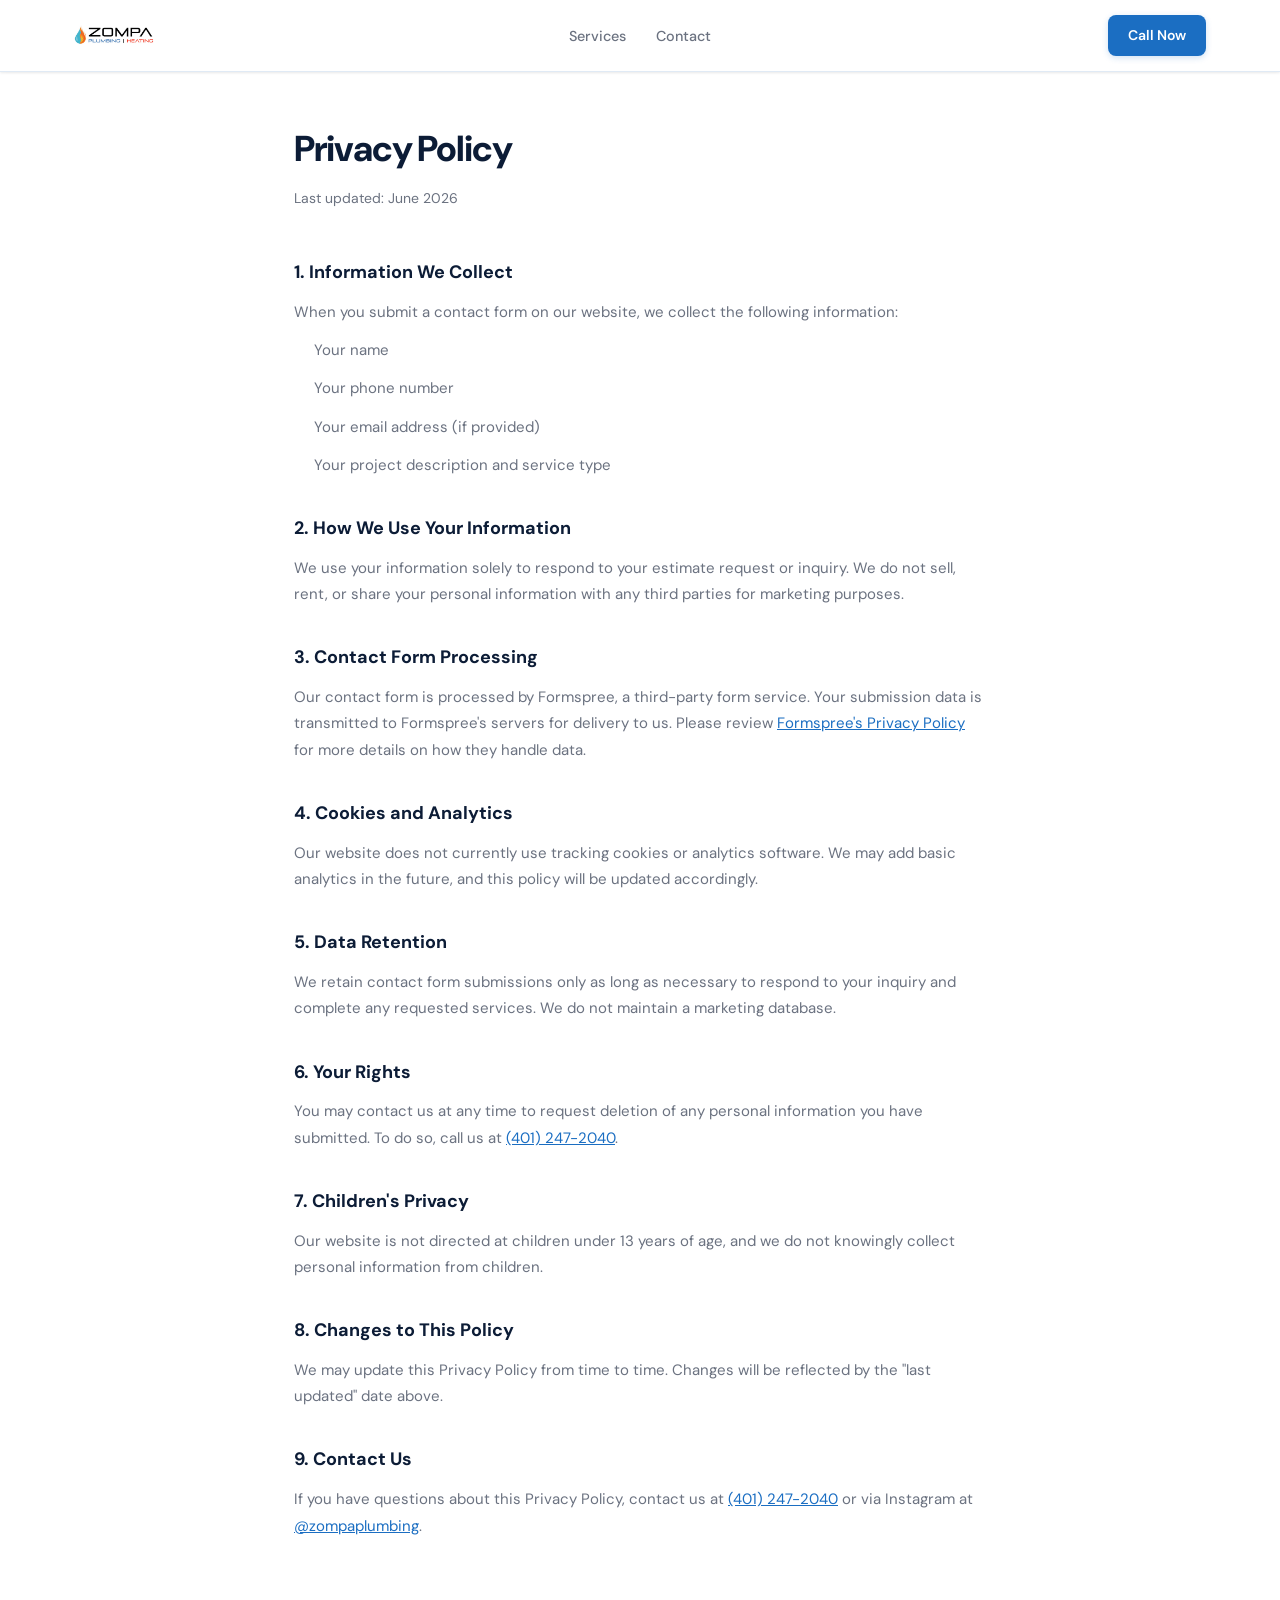
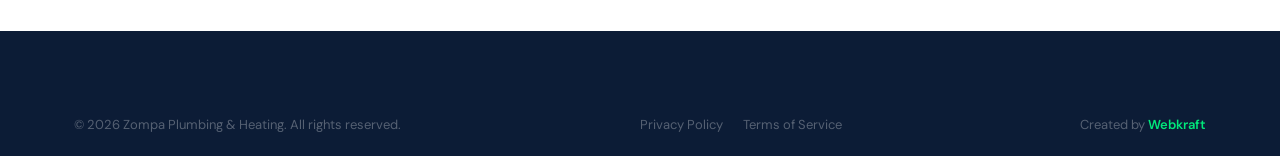
==== commit 0265b961: "Replace logo with landscape JPEG, revert nav height to 72px Co-Authored-By: Claude Sonnet 4.6 <norep" ====
--- a/privacy.html
+++ b/privacy.html
@@ -23,7 +23,7 @@
   <nav class="nav scrolled" aria-label="Main navigation">
     <div class="nav-inner">
       <a href="index.html" class="nav-logo">
-        <img src="images/logo.png" alt="Zompa Plumbing & Heating" />
+        <img src="images/logo.jpg" alt="Zompa Plumbing & Heating" />
       </a>
       <ul class="nav-links" role="list">
         <li><a href="index.html#services">Services</a></li>
--- a/styles.css
+++ b/styles.css
@@ -29,7 +29,7 @@
   --border: #e0eaf5;
   --border-dark: #c7d8ed;
 
-  --nav-height: 80px;
+  --nav-height: 72px;
   --radius: 10px;
   --radius-lg: 16px;
   --shadow-sm: 0 1px 3px rgba(0,0,0,0.06), 0 1px 2px rgba(0,0,0,0.04);
@@ -181,7 +181,7 @@
   align-items: center;
 }
 .nav-logo img {
-  height: 64px;
+  height: 48px;
   width: auto;
   display: block;
 }
@@ -1165,6 +1165,7 @@
   .hamburger { display: flex; }
   .nav-mobile-phone { display: block; }
   .nav-inner { grid-template-columns: auto 1fr auto; }
+  .nav-logo img { height: 40px; }
   .services-grid { grid-template-columns: 1fr; }
   .gallery-grid { grid-template-columns: repeat(2, 1fr); }
   .area-grid { grid-template-columns: 1fr; }
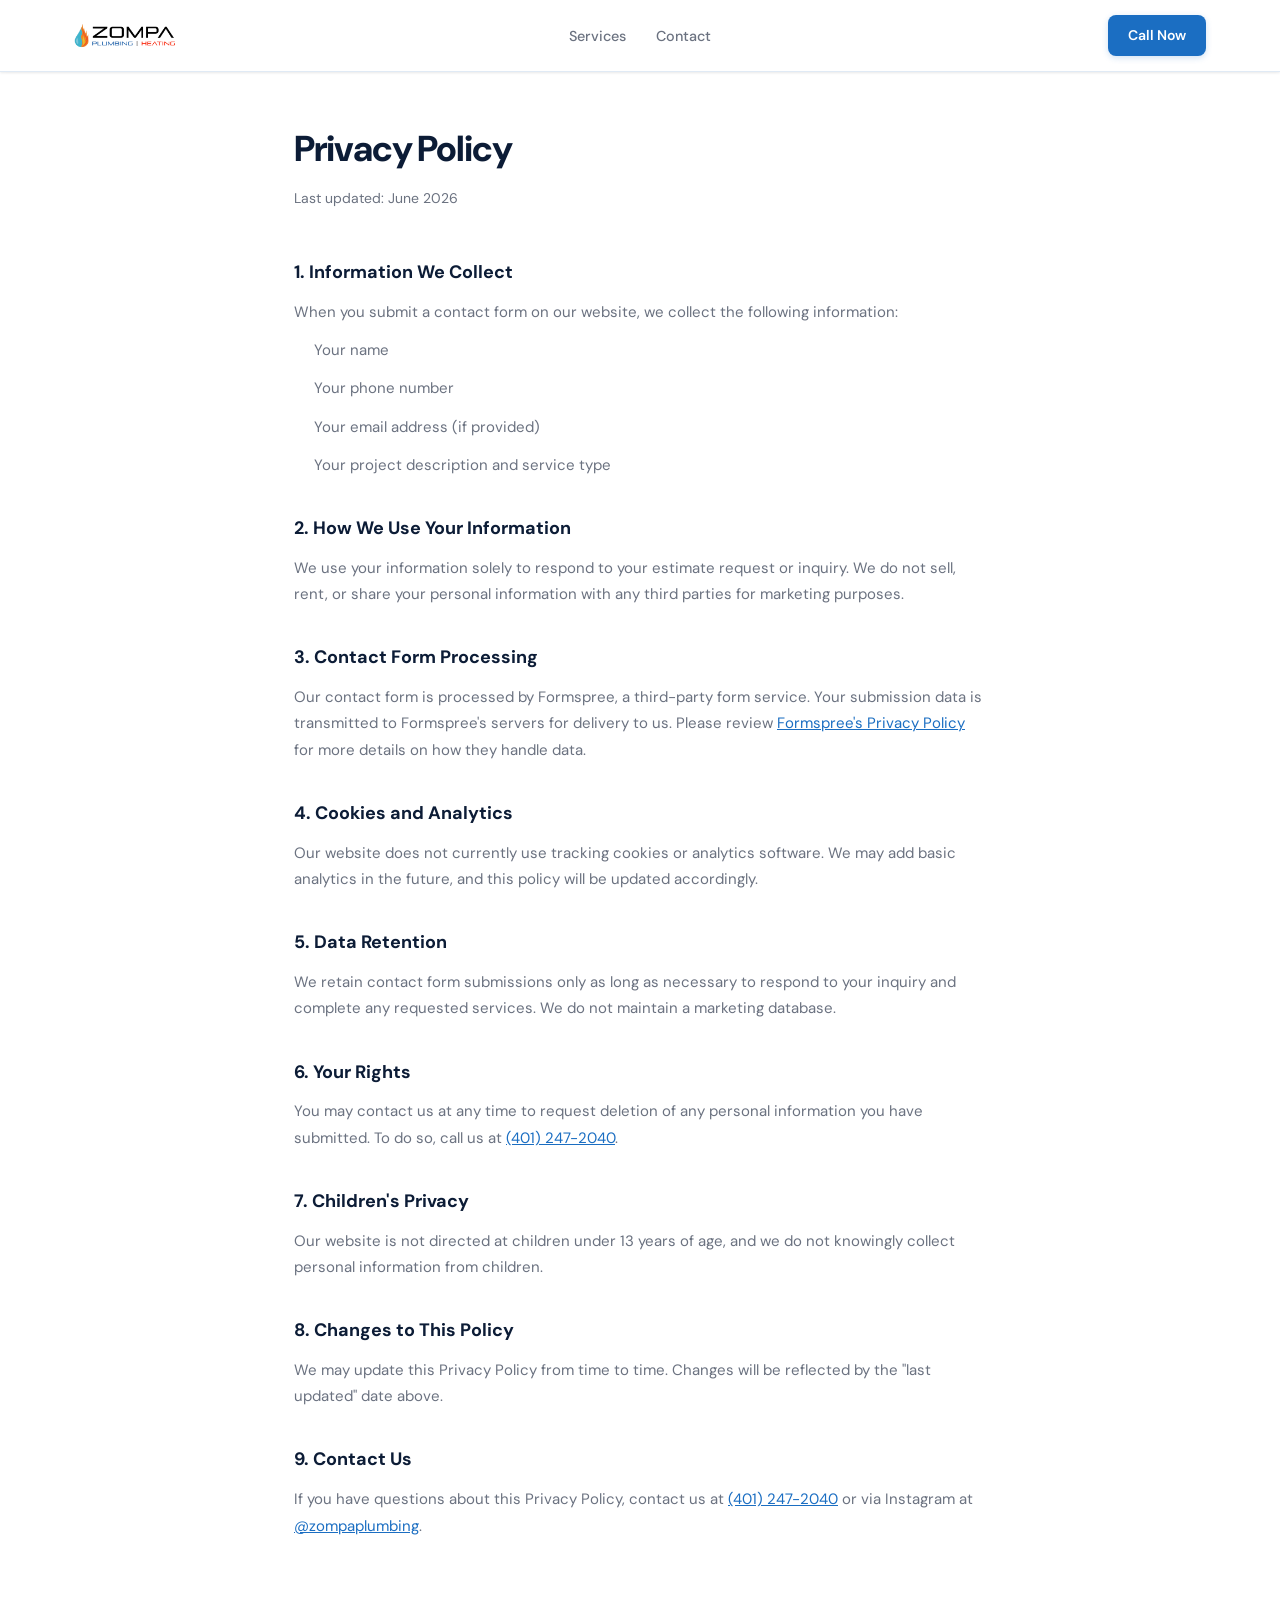
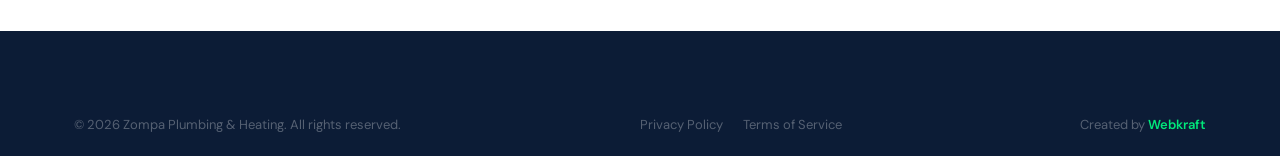
==== commit bcb3b69b: "Replace logo with new transparent PNG version Co-Authored-By: Claude Sonnet 4.6 <noreply@anthropic.c" ====
--- a/privacy.html
+++ b/privacy.html
@@ -23,7 +23,7 @@
   <nav class="nav scrolled" aria-label="Main navigation">
     <div class="nav-inner">
       <a href="index.html" class="nav-logo">
-        <img src="images/logo.jpg" alt="Zompa Plumbing & Heating" />
+        <img src="images/logo.png" alt="Zompa Plumbing & Heating" />
       </a>
       <ul class="nav-links" role="list">
         <li><a href="index.html#services">Services</a></li>
--- a/styles.css
+++ b/styles.css
@@ -60,26 +60,26 @@
   position: fixed;
   top: 0; left: 0; right: 0;
   z-index: 9999;
-  background: var(--blue);
+  background: #0d1a30;
   color: #fff;
-  padding: 14px 48px 14px 20px;
+  padding: 10px 16px;
   font-size: 0.875rem;
-  line-height: 1.5;
-}
-#iab-banner strong { display: block; font-size: 0.9375rem; margin-bottom: 5px; }
-#iab-banner ol { padding-left: 1.25rem; margin-top: 4px; }
-#iab-banner li { margin-bottom: 2px; }
+  line-height: 1.4;
+  align-items: center;
+  justify-content: space-between;
+  gap: 12px;
+  box-shadow: 0 2px 8px rgba(0,0,0,0.4);
+  font-family: system-ui, sans-serif;
+}
 #iab-banner-close {
-  position: absolute;
-  top: 12px; right: 16px;
-  background: rgba(255,255,255,0.2);
+  background: none;
   border: none;
   color: #fff;
-  font-size: 1rem;
-  width: 28px; height: 28px;
-  border-radius: 50%;
-  display: flex; align-items: center; justify-content: center;
+  font-size: 1.125rem;
   cursor: pointer;
+  padding: 0 4px;
+  flex-shrink: 0;
+  line-height: 1;
 }
 
 /* === UTILITY === */
@@ -181,7 +181,7 @@
   align-items: center;
 }
 .nav-logo img {
-  height: 48px;
+  height: 62px;
   width: auto;
   display: block;
 }
@@ -1076,7 +1076,7 @@
   padding-bottom: 48px;
   border-bottom: 1px solid rgba(255,255,255,0.08);
 }
-.footer-brand-logo { height: 40px; width: auto; margin-bottom: 14px; filter: brightness(0) invert(1); }
+.footer-brand-logo { height: 44px; width: auto; margin-bottom: 14px; background: #fff; border-radius: 8px; padding: 4px 10px; }
 .footer-brand p {
   font-size: 0.9rem;
   color: rgba(255,255,255,0.5);
@@ -1165,7 +1165,7 @@
   .hamburger { display: flex; }
   .nav-mobile-phone { display: block; }
   .nav-inner { grid-template-columns: auto 1fr auto; }
-  .nav-logo img { height: 40px; }
+  .nav-logo img { height: 52px; }
   .services-grid { grid-template-columns: 1fr; }
   .gallery-grid { grid-template-columns: repeat(2, 1fr); }
   .area-grid { grid-template-columns: 1fr; }
@@ -1181,9 +1181,21 @@
 
 @media (max-width: 480px) {
   .gallery-grid { grid-template-columns: 1fr 1fr; gap: 8px; }
-  .trust-bar-inner { grid-template-columns: 1fr; }
-  .trust-item { border-right: none !important; border-top: 1px solid rgba(255,255,255,0.08); }
-  .trust-item:first-child { border-top: none; }
+  .trust-bar-inner { grid-template-columns: 1fr 1fr; }
+  .trust-item {
+    padding: 16px 12px;
+    border-right: none !important;
+    border-bottom: 1px solid rgba(255,255,255,0.08);
+    gap: 10px;
+  }
+  .trust-item:nth-child(1),
+  .trust-item:nth-child(2) { border-bottom: 1px solid rgba(255,255,255,0.08); }
+  .trust-item:nth-child(3),
+  .trust-item:nth-child(4) { border-bottom: none; }
+  .trust-item:first-child { padding-left: 12px; }
+  .trust-icon { width: 34px; height: 34px; flex-shrink: 0; }
+  .trust-text strong { font-size: 0.8rem; }
+  .trust-text span { font-size: 0.7rem; }
   .hero-float-stat { display: none; }
   .hero-trust { gap: 8px; }
 }
